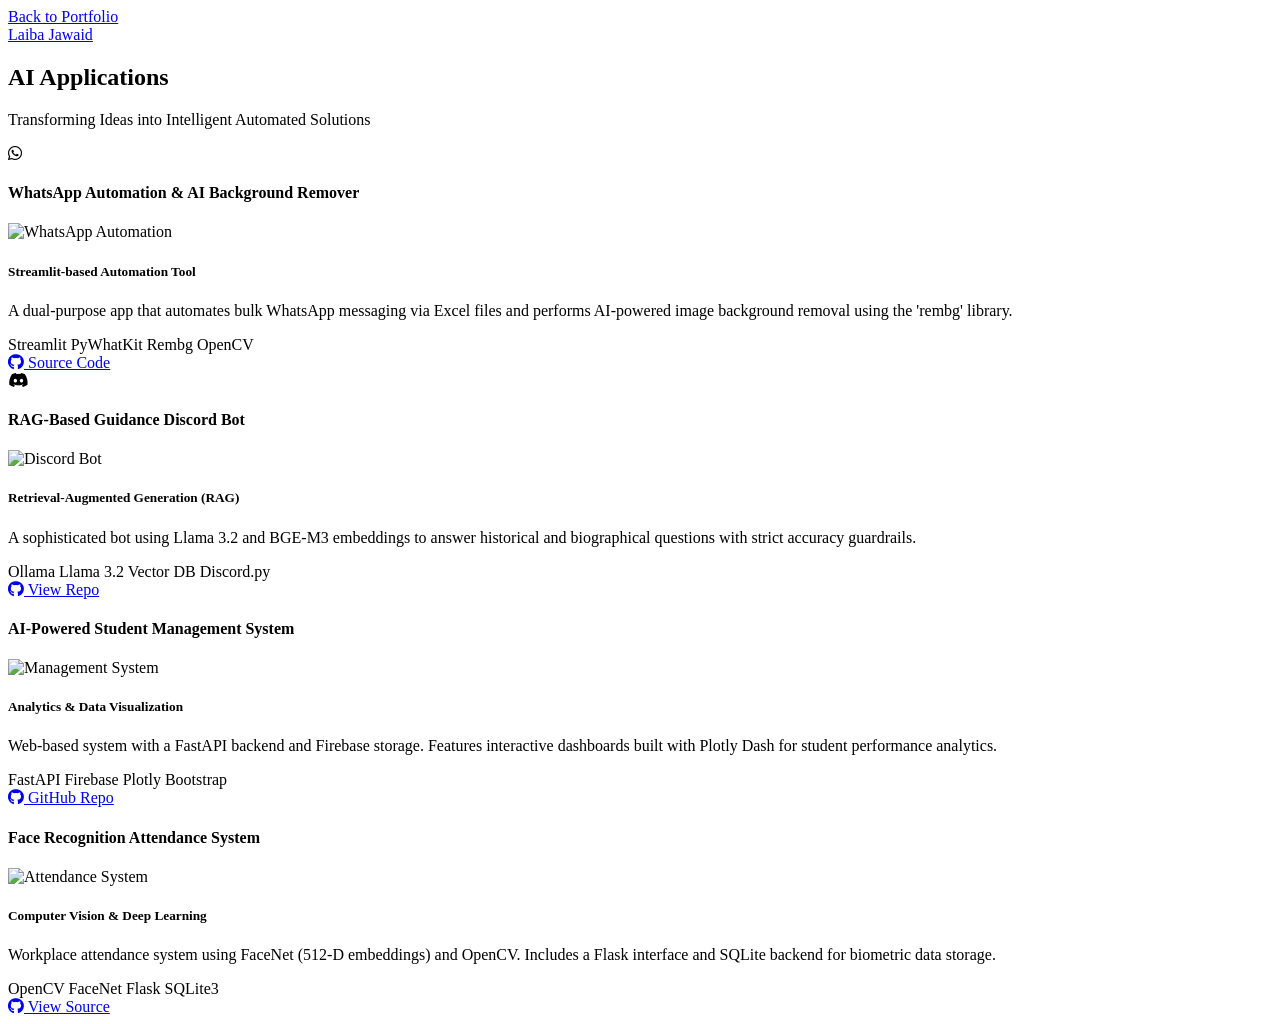
==== category-ai.html @ c6f905c0 "Add files via upload" ====
<!DOCTYPE html>
<html lang="en">
<head>
    <meta charset="utf-8">
    <meta name="viewport" content="width=device-width, initial-scale=1, shrink-to-fit=no">
    <title>AI Applications Portfolio | Laiba Jawaid</title>
    <link rel="stylesheet" href="assets/vendors/themify-icons/css/themify-icons.css">
    <link rel="stylesheet" href="https://cdnjs.cloudflare.com/ajax/libs/font-awesome/6.4.0/css/all.min.css">
    <link rel="stylesheet" href="assets/css/meyawo.css">
    <link rel="stylesheet" href="assets/css/category-style.css">
</head>
<body class="category-page">

    <div class="back-btn-container">
        <div class="container-fluid">
            <a href="index.html#portfolio" class="back-to-home">
                <i class="ti-arrow-left"></i> Back to Portfolio
            </a>
        </div>
    </div>

    <nav class="custom-navbar affix">
        <div class="container">
            <a class="logo calligraphy" href="index.html">Laiba Jawaid</a>
        </div>
    </nav>

    <header class="category-header text-center">
        <div class="container">
            <h2 class="section-title">AI Applications</h2>
            <p class="section-subtitle">Transforming Ideas into Intelligent Automated Solutions</p>
        </div>
    </header>

    <main class="container py-5">
        <div class="project-item clickable-panel featured-item">
            <div class="project-header" onclick="toggleProject(this)">
                <div class="header-left">
                    <i class="fab fa-whatsapp project-icon"></i>
                    <h4>WhatsApp Automation & AI Background Remover</h4>
                </div>
                <i class="ti-angle-down arrow"></i>
            </div>
            <div class="project-details">
                <div class="details-inner row">
                    <div class="col-md-4">
                        <img src="assets/imgs/whatsapp_automation_ss.png" class="img-fluid rounded shadow-sm" alt="WhatsApp Automation">
                    </div>
                    <div class="col-md-8">
                        <h5>Streamlit-based Automation Tool</h5>
                        <p>A dual-purpose app that automates bulk WhatsApp messaging via Excel files and performs AI-powered image background removal using the 'rembg' library.</p>
                        <div class="tech-stack-badges">
                            <span>Streamlit</span> <span>PyWhatKit</span> <span>Rembg</span> <span>OpenCV</span>
                        </div>
                        <div class="mt-4">
                            <a href="https://github.com/LaibaJawaid/Whatsapp-Automation-App-" target="_blank" class="btn btn-dark btn-sm"><i class="fab fa-github"></i> Source Code</a>
                        </div>
                    </div>
                </div>
            </div>
        </div>

        <div class="project-item clickable-panel">
            <div class="project-header" onclick="toggleProject(this)">
                <div class="header-left">
                    <i class="fab fa-discord project-icon"></i>
                    <h4>RAG-Based Guidance Discord Bot</h4>
                </div>
                <i class="ti-angle-down arrow"></i>
            </div>
            <div class="project-details">
                <div class="details-inner row">
                    <div class="col-md-4">
                        <img src="assets/imgs/discord_bot_ss.png" class="img-fluid rounded shadow-sm" alt="Discord Bot">
                    </div>
                    <div class="col-md-8">
                        <h5>Retrieval-Augmented Generation (RAG)</h5>
                        <p>A sophisticated bot using Llama 3.2 and BGE-M3 embeddings to answer historical and biographical questions with strict accuracy guardrails.</p>
                        <div class="tech-stack-badges">
                            <span>Ollama</span> <span>Llama 3.2</span> <span>Vector DB</span> <span>Discord.py</span>
                        </div>
                        <div class="mt-4">
                            <a href="https://github.com/LaibaJawaid/Discord-BOT" target="_blank" class="btn btn-dark btn-sm"><i class="fab fa-github"></i> View Repo</a>
                        </div>
                    </div>
                </div>
            </div>
        </div>

        <div class="project-item clickable-panel">
            <div class="project-header" onclick="toggleProject(this)">
                <div class="header-left">
                    <i class="ti-user project-icon"></i>
                    <h4>AI-Powered Student Management System</h4>
                </div>
                <i class="ti-angle-down arrow"></i>
            </div>
            <div class="project-details">
                <div class="details-inner row">
                    <div class="col-md-4">
                        <img src="assets/imgs/student_mgmt_ss.png" class="img-fluid rounded shadow-sm" alt="Management System">
                    </div>
                    <div class="col-md-8">
                        <h5>Analytics & Data Visualization</h5>
                        <p>Web-based system with a FastAPI backend and Firebase storage. Features interactive dashboards built with Plotly Dash for student performance analytics.</p>
                        <div class="tech-stack-badges">
                            <span>FastAPI</span> <span>Firebase</span> <span>Plotly</span> <span>Bootstrap</span>
                        </div>
                        <div class="mt-4">
                            <a href="https://github.com/LaibaJawaid/Student-Management-System" target="_blank" class="btn btn-dark btn-sm"><i class="fab fa-github"></i> GitHub Repo</a>
                        </div>
                    </div>
                </div>
            </div>
        </div>

        <div class="project-item clickable-panel">
            <div class="project-header" onclick="toggleProject(this)">
                <div class="header-left">
                    <i class="ti-face-smile project-icon"></i>
                    <h4>Face Recognition Attendance System</h4>
                </div>
                <i class="ti-angle-down arrow"></i>
            </div>
            <div class="project-details">
                <div class="details-inner row">
                    <div class="col-md-4">
                        <img src="assets/imgs/face_recognition_ss.png" class="img-fluid rounded shadow-sm" alt="Attendance System">
                    </div>
                    <div class="col-md-8">
                        <h5>Computer Vision & Deep Learning</h5>
                        <p>Workplace attendance system using FaceNet (512-D embeddings) and OpenCV. Includes a Flask interface and SQLite backend for biometric data storage.</p>
                        <div class="tech-stack-badges">
                            <span>OpenCV</span> <span>FaceNet</span> <span>Flask</span> <span>SQLite3</span>
                        </div>
                        <div class="mt-4">
                            <a href="https://github.com/LaibaJawaid/Workplace-Attendance-System" target="_blank" class="btn btn-dark btn-sm"><i class="fab fa-github"></i> View Source</a>
                        </div>
                    </div>
                </div>
            </div>
        </div>
    </main>

    <script src="assets/js/category-logic.js"></script>
</body>
</html>
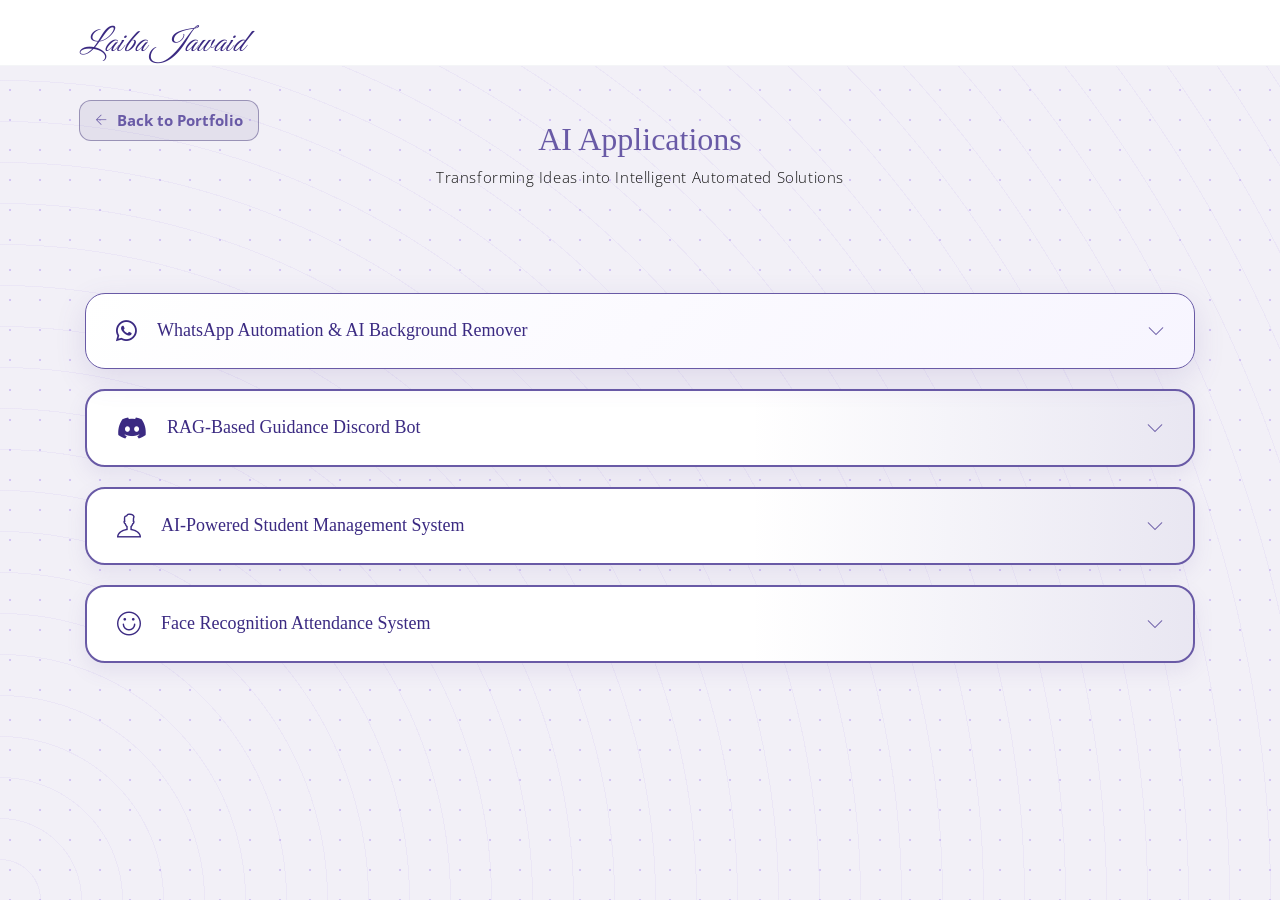
==== commit b0cb1197: "Update category-ai.html" ====
--- a/category-ai.html
+++ b/category-ai.html
@@ -44,13 +44,13 @@
             <div class="project-details">
                 <div class="details-inner row">
                     <div class="col-md-4">
-                        <img src="assets/imgs/whatsapp_automation_ss.png" class="img-fluid rounded shadow-sm" alt="WhatsApp Automation">
+                        <img src="assets/imgs/wapp_auto_ss.png" class="img-fluid rounded shadow-sm" alt="WhatsApp Automation">
                     </div>
                     <div class="col-md-8">
-                        <h5>Streamlit-based Automation Tool</h5>
+                        <h5>PyWhatKit-based Automation Tool</h5>
                         <p>A dual-purpose app that automates bulk WhatsApp messaging via Excel files and performs AI-powered image background removal using the 'rembg' library.</p>
                         <div class="tech-stack-badges">
-                            <span>Streamlit</span> <span>PyWhatKit</span> <span>Rembg</span> <span>OpenCV</span>
+                            <span>PyWhatKit</span> <span>Rembg</span> <span>OpenCV</span>
                         </div>
                         <div class="mt-4">
                             <a href="https://github.com/LaibaJawaid/Whatsapp-Automation-App-" target="_blank" class="btn btn-dark btn-sm"><i class="fab fa-github"></i> Source Code</a>
@@ -71,7 +71,7 @@
             <div class="project-details">
                 <div class="details-inner row">
                     <div class="col-md-4">
-                        <img src="assets/imgs/discord_bot_ss.png" class="img-fluid rounded shadow-sm" alt="Discord Bot">
+                        <img src="assets/imgs/discord_bot.png" class="img-fluid rounded shadow-sm" alt="Discord Bot">
                     </div>
                     <div class="col-md-8">
                         <h5>Retrieval-Augmented Generation (RAG)</h5>
@@ -98,7 +98,7 @@
             <div class="project-details">
                 <div class="details-inner row">
                     <div class="col-md-4">
-                        <img src="assets/imgs/student_mgmt_ss.png" class="img-fluid rounded shadow-sm" alt="Management System">
+                        <img src="assets/imgs/student_mgmt.png" class="img-fluid rounded shadow-sm" alt="Management System">
                     </div>
                     <div class="col-md-8">
                         <h5>Analytics & Data Visualization</h5>
@@ -125,7 +125,7 @@
             <div class="project-details">
                 <div class="details-inner row">
                     <div class="col-md-4">
-                        <img src="assets/imgs/face_recognition_ss.png" class="img-fluid rounded shadow-sm" alt="Attendance System">
+                        <img src="assets/imgs/face_attendsys.png" class="img-fluid rounded shadow-sm" alt="Attendance System">
                     </div>
                     <div class="col-md-8">
                         <h5>Computer Vision & Deep Learning</h5>
@@ -144,4 +144,4 @@
 
     <script src="assets/js/category-logic.js"></script>
 </body>
-</html>+</html>
--- a/assets/css/category-style.css
+++ b/assets/css/category-style.css
@@ -0,0 +1,196 @@
+/* --- Category Page Base- Islamic Projects --- */
+.category-page {
+    /* Same background as main page */
+    background-color: #f2f0f7;
+    background-image: 
+        radial-gradient(rgba(141, 98, 242, 0.3) 1.5px, transparent 1.5px),
+        repeating-radial-gradient(circle at 0% 100%, transparent 0%, transparent 40px, rgba(115, 70, 220, 0.06) 40px, rgba(130, 87, 230, 0.06) 41px);
+    background-size: 30px 30px, 100% 100%;
+}
+
+.category-header {
+    text-align: center;
+    position: relative;
+     padding: 120px 0 40px;
+     }
+
+/* --- Project Accordion Panels --- */
+.project-item {
+    /* Increased purple intensity and shifted stops */
+  background: linear-gradient(135deg, #f1efff 0%, #d8d1ff 100%) !important; 
+  border-radius: 20px;
+  margin-bottom: 20px;
+  /* Stronger shadow to match deeper colors */
+  box-shadow: 0 8px 20px rgba(86, 73, 135, 0.08); 
+  overflow: hidden;
+  transition: all 0.3s ease;
+  /* Darker border for definition */
+  border: 1px solid rgba(105, 90, 166, 0.4);
+}
+
+.project-header {
+    padding: 25px 30px;
+    display: flex;
+    justify-content: space-between;
+    align-items: center;
+    cursor: pointer;
+}
+
+.header-left { display: flex; align-items: center; gap: 20px; }
+.project-icon { font-size: 24px; color: #554985; }
+.project-header h4 { margin: 0; font-size: 18px; color: #3b2a82; }
+
+.arrow { transition: transform 0.3s ease; color: #695aa6; }
+
+/* Expand/Collapse Logic */
+.project-details {
+    max-height: 0;
+    overflow: hidden;
+    transition: max-height 0.4s ease-out;
+    background: rgba(255, 255, 255, 0.5);
+}
+
+.project-item.active .project-details { max-height: 800px; }
+.project-item.active .arrow { transform: rotate(180deg); }
+
+.details-inner { padding: 30px; }
+
+/* Badges for tech stack */
+.tech-stack-badges span {
+    background: rgba(105, 90, 166, 0.1);
+    color: #695aa6;
+    padding: 5px 12px;
+    border-radius: 50px;
+    font-size: 12px;
+    font-weight: 600;
+    margin-right: 8px;
+}
+/* --- Featured DS Project Highlight --- */
+/* --- Unified Project Panels: Border + Right Gradient for ALL --- */
+.project-item {
+    /* Base background White + Right-side Purple Gradient */
+    background: #ffffff linear-gradient(to left, rgba(105, 90, 166, 0.15) 0%, transparent 40%) !important;
+    
+    /* Strong Purple Border for ALL panels as requested */
+    border: 2px solid #695aa6 !important; 
+    
+    border-radius: 20px;
+    margin-bottom: 20px;
+    overflow: hidden;
+    position: relative;
+    transition: all 0.3s cubic-bezier(0.175, 0.885, 0.32, 1.275);
+    
+    /* Uniform shadow for depth */
+    box-shadow: 0 8px 20px rgba(105, 90, 166, 0.1);
+}
+
+/* Hover effect: Glow aur Shadow dono barhengi */
+.project-item:hover {
+    transform: translateY(-8px);
+    background: #ffffff linear-gradient(to left, rgba(105, 90, 166, 0.25) 0%, transparent 50%) !important;
+    box-shadow: 0 15px 40px rgba(105, 90, 166, 0.25) !important;
+    /* Border hover pe thora aur dark ho jayega */
+    border-color: #3b2a82 !important; 
+}
+
+/* Icons color consistency */
+.project-icon {
+    color: #3b2a82 !important;
+}
+
+/* Arrow consistency */
+.arrow {
+    color: #695aa6 !important;
+}
+
+/* Featured Item (Data Science): Iska gradient thora zyada deep rakha hai */
+/* --- FIXED: Featured Item (First Project) Highlight + Side Gradient --- */
+.project-item.featured-item {
+    /* Dono cheezon ka mix: Halka sa center tint aur right-side deep gradient */
+    background: #ffffff linear-gradient(to left, rgba(105, 90, 166, 0.25) 0%, rgba(241, 239, 255, 0.4) 50%, transparent 80%) !important;
+    
+    /* Highlighted border */
+    border: 3px solid #695aa6 !important;
+    position: relative;
+    z-index: 1;
+}
+
+/* Optional: Featured item ke liye thora extra glow shadow */
+.project-item.featured-item:hover {
+    box-shadow: 0 15px 45px rgba(105, 90, 166, 0.3) !important;
+}
+
+
+/* Hover lift and purple glow */
+
+/* --- Proper Back Button Positioning --- */
+.back-btn-container {
+    padding-top: 100px; /* Navbar ke neeche laane ke liye */
+    padding-left: 5%;
+    position: absolute; /* Header ke upar overlay hoga */
+    top: 0;
+    left: 0;
+    z-index: 10;
+}
+
+.back-to-home {
+    display: inline-flex;
+    align-items: center;
+    gap: 10px;
+    text-decoration: none !important;
+    color: #695aa6; /* Aapka Theme Purple */
+    font-weight: 700;
+    font-size: 15px;
+    padding: 8px 15px;
+    border-radius: 12px;
+    background: rgba(80, 67, 134, 0.09); /* Soft Purple Tint */
+    border: 1px solid rgba(80, 69, 128, 0.5);
+    transition: all 0.3s ease;
+}
+
+.back-to-home i {
+    font-size: 12px;
+    transition: transform 0.3s ease;
+}
+
+/* Hover Effect: Arrow move karegi */
+.back-to-home:hover {
+    background: #695aa6;
+    color: #ffffff !important;
+    box-shadow: 0 5px 15px rgba(105, 90, 166, 0.2);
+    transform: translateX(-5px);
+}
+
+.back-to-home:hover i {
+    transform: translateX(-3px);
+}
+
+/* Mobile responsive alignment */
+@media (max-width: 768px) {
+    .back-btn-container {
+        position: relative;
+        padding-top: 80px;
+        padding-left: 20px;
+    }
+}
+
+/* All - categories ki common styling */
+
+/* --- Category Headers inside Master Page --- */
+.category-divider {
+    font-family: 'Baloo Paaji', cursive;
+    color: #3b2a82;
+    font-size: 1.5rem;
+    border-left: 5px solid #695aa6;
+    padding-left: 15px;
+    margin-bottom: 25px;
+    text-transform: uppercase;
+    letter-spacing: 1px;
+}
+
+/* Featured item on master page keeps the glow */
+.project-item.featured-item {
+    border: 1px solid #695aa6 !important;
+    background: linear-gradient(135deg, #ffffff 0%, #f7f5ff 100%) !important;
+    box-shadow: 0 10px 30px rgba(105, 90, 166, 0.15) !important;
+}
